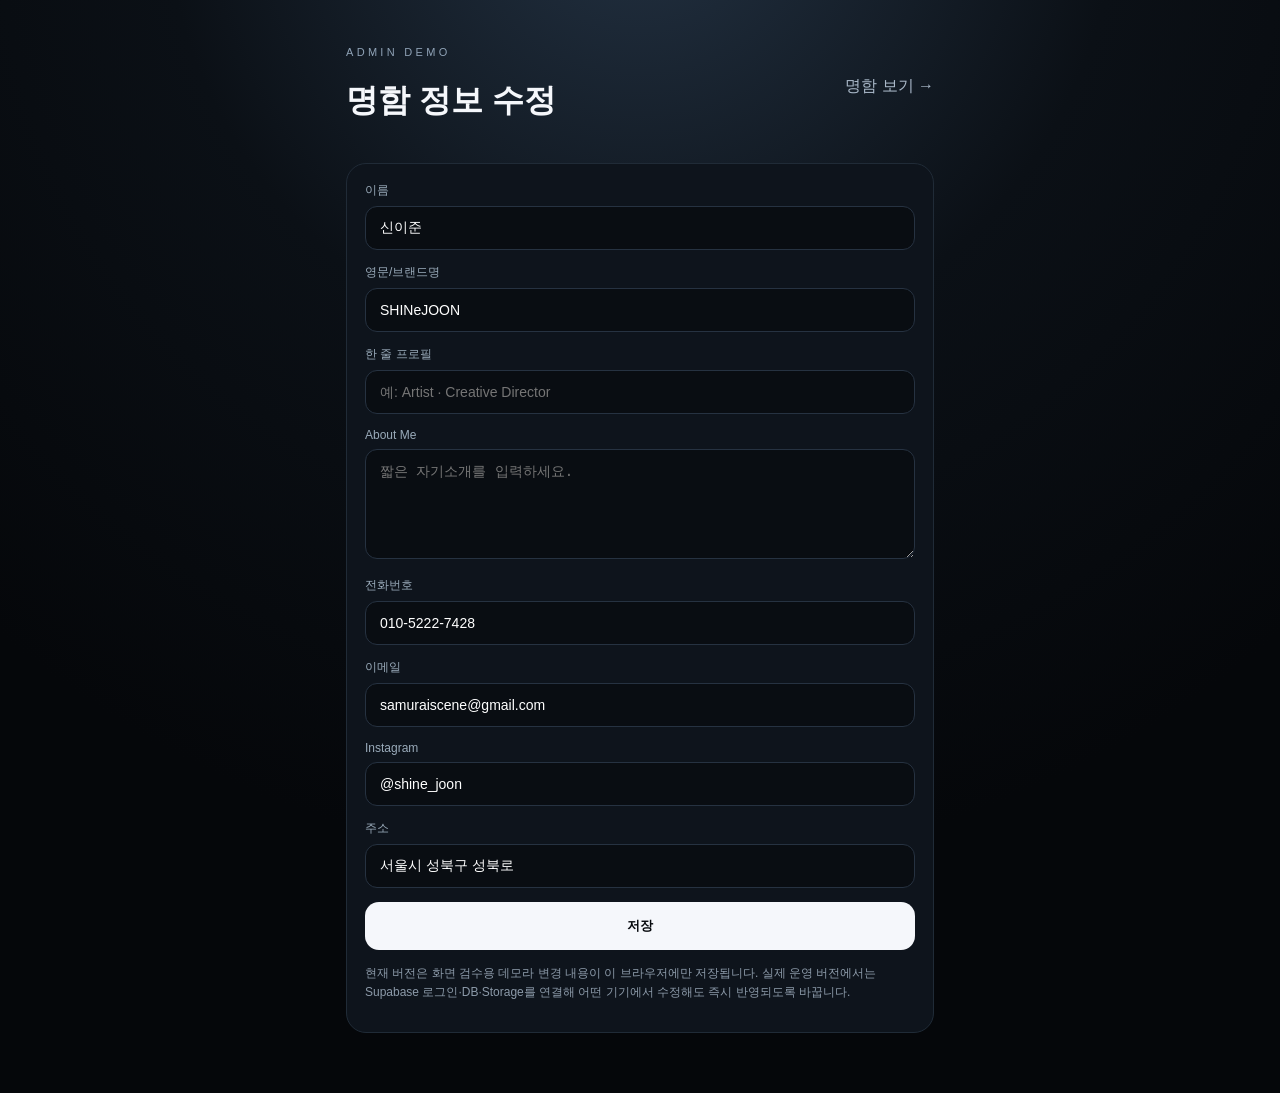
==== admin.html @ c54a6964 "Add files via upload" ====
<!doctype html>
<html lang="ko">
<head>
<meta charset="utf-8"><meta name="viewport" content="width=device-width,initial-scale=1">
<title>SHINeJOON 관리자</title><link rel="stylesheet" href="style.css">
</head>
<body>
<main class="admin-wrap">
  <div class="admin-head"><div><p class="eyebrow">ADMIN DEMO</p><h1>명함 정보 수정</h1></div><a href="index.html">명함 보기 →</a></div>
  <form id="form" class="form-card">
    <div class="field"><label>이름</label><input id="name" value="신이준"></div>
    <div class="field"><label>영문/브랜드명</label><input id="subname" value="SHINeJOON"></div>
    <div class="field"><label>한 줄 프로필</label><input id="bio" placeholder="예: Artist · Creative Director"></div>
    <div class="field"><label>About Me</label><textarea id="about" placeholder="짧은 자기소개를 입력하세요."></textarea></div>
    <div class="field"><label>전화번호</label><input value="010-5222-7428" disabled></div>
    <div class="field"><label>이메일</label><input value="samuraiscene@gmail.com" disabled></div>
    <div class="field"><label>Instagram</label><input value="@shine_joon" disabled></div>
    <div class="field"><label>주소</label><input value="서울시 성북구 성북로" disabled></div>
    <button class="save" type="submit">저장</button>
    <p class="notice">현재 버전은 화면 검수용 데모라 변경 내용이 이 브라우저에만 저장됩니다. 실제 운영 버전에서는 Supabase 로그인·DB·Storage를 연결해 어떤 기기에서 수정해도 즉시 반영되도록 바꿉니다.</p>
  </form>
</main>
<script>
const s=JSON.parse(localStorage.getItem('shinejoonCard')||'{}');
['name','subname','bio','about'].forEach(k=>{if(s[k])document.getElementById(k).value=s[k]});
document.getElementById('form').addEventListener('submit',e=>{
 e.preventDefault();
 const data={};['name','subname','bio','about'].forEach(k=>data[k]=document.getElementById(k).value.trim());
 localStorage.setItem('shinejoonCard',JSON.stringify(data)); alert('저장했습니다. 명함 보기에서 확인하세요.');
});
</script>
</body>
</html>
---- style.css ----
*{box-sizing:border-box}html{background:#05070a}body{margin:0;font-family:-apple-system,BlinkMacSystemFont,"Apple SD Gothic Neo","Noto Sans KR",sans-serif;background:radial-gradient(circle at 50% -10%,#233243 0,#0b1016 35%,#05070a 72%);color:#f5f7fb}.shell{width:min(100%,520px);margin:auto;padding:28px 16px 56px}.hero{text-align:center;padding:18px 8px 24px}.profile{width:152px;height:152px;object-fit:cover;border-radius:50%;border:1px solid rgba(255,255,255,.28);box-shadow:0 18px 55px rgba(0,0,0,.5)}.eyebrow{font-size:11px;letter-spacing:.3em;color:#8fa2b6;margin:18px 0 8px}.hero h1{font-size:34px;margin:0;font-weight:800}.subname{font-size:18px;letter-spacing:.04em;margin:4px 0;color:#cbd4df}.bio{font-size:14px;line-height:1.6;color:#9da9b8;margin:12px auto 0;max-width:360px}.quick-grid{display:grid;grid-template-columns:repeat(4,1fr);gap:9px;margin:4px 0 14px}.quick{min-height:78px;text-decoration:none;color:#f7f9fc;background:rgba(255,255,255,.07);border:1px solid rgba(255,255,255,.09);border-radius:18px;display:flex;flex-direction:column;align-items:center;justify-content:center;gap:6px;backdrop-filter:blur(12px)}.quick span{font-size:22px}.quick b{font-size:12px}.card{background:rgba(255,255,255,.055);border:1px solid rgba(255,255,255,.085);border-radius:22px;padding:16px;margin:12px 0;box-shadow:0 18px 42px rgba(0,0,0,.15);backdrop-filter:blur(14px)}.stack{padding:0;overflow:hidden}.row{width:100%;min-height:72px;padding:12px 16px;display:grid;grid-template-columns:38px 1fr 20px;gap:10px;align-items:center;color:#f5f7fb;background:transparent;border:0;border-bottom:1px solid rgba(255,255,255,.07);text-decoration:none;text-align:left}.row:last-child{border-bottom:0}.row small{display:block;margin-top:4px;color:#8e9baa;font-size:11px}.ico{font-size:21px}.disabled{opacity:.48}.section-title{display:flex;gap:8px;align-items:center;margin-bottom:10px}.muted{color:#9ca9b8;font-size:13px;line-height:1.65;margin:0}.gallery{display:grid;grid-template-columns:1.35fr 1fr 1fr;gap:8px}.gallery img,.gallery-add{aspect-ratio:1/1;border-radius:14px;width:100%;object-fit:cover;border:1px solid rgba(255,255,255,.09)}.gallery-add{background:rgba(255,255,255,.035);color:#7e8c9c;font-size:11px;padding:8px}.links{display:grid;grid-template-columns:1fr 1fr;gap:8px}.mini{border:1px solid rgba(255,255,255,.08);background:rgba(255,255,255,.04);color:#e7edf5;border-radius:14px;padding:14px 12px;text-align:left}.qr-card{display:flex;align-items:center;justify-content:space-between;gap:16px}.qr-placeholder{width:92px;height:92px;flex:0 0 92px;border-radius:12px;background:repeating-linear-gradient(45deg,#e9edf2 0 4px,#11161c 4px 8px);display:grid;place-items:center;color:#fff;font-weight:900;text-shadow:0 1px 4px #000}footer{display:flex;align-items:center;justify-content:space-between;color:#647282;font-size:10px;padding:16px 6px}footer a{color:#718296;text-decoration:none}.toast{position:fixed;left:50%;bottom:28px;transform:translateX(-50%);background:#f5f7fb;color:#0b1016;padding:11px 16px;border-radius:999px;font-size:12px;box-shadow:0 12px 32px rgba(0,0,0,.35);z-index:20}
.admin-wrap{width:min(100%,620px);margin:auto;padding:28px 16px 60px}.admin-head{display:flex;align-items:center;justify-content:space-between;margin-bottom:18px}.admin-head a{color:#a9b8c8;text-decoration:none}.form-card{background:#0e141c;border:1px solid #202b37;border-radius:20px;padding:18px}.field{margin-bottom:14px}.field label{display:block;color:#9aabba;font-size:12px;margin-bottom:7px}.field input,.field textarea{width:100%;border:1px solid #263241;background:#090d12;color:#fff;border-radius:12px;padding:13px 14px;font-size:14px}.field textarea{min-height:110px;resize:vertical}.save{width:100%;border:0;border-radius:14px;background:#f5f7fb;color:#06090d;font-weight:800;padding:15px}.notice{font-size:12px;line-height:1.6;color:#8c9aa9;margin-top:14px}
@media(max-width:380px){.shell{padding-left:12px;padding-right:12px}.quick-grid{gap:6px}.quick b{font-size:11px}.profile{width:136px;height:136px}}
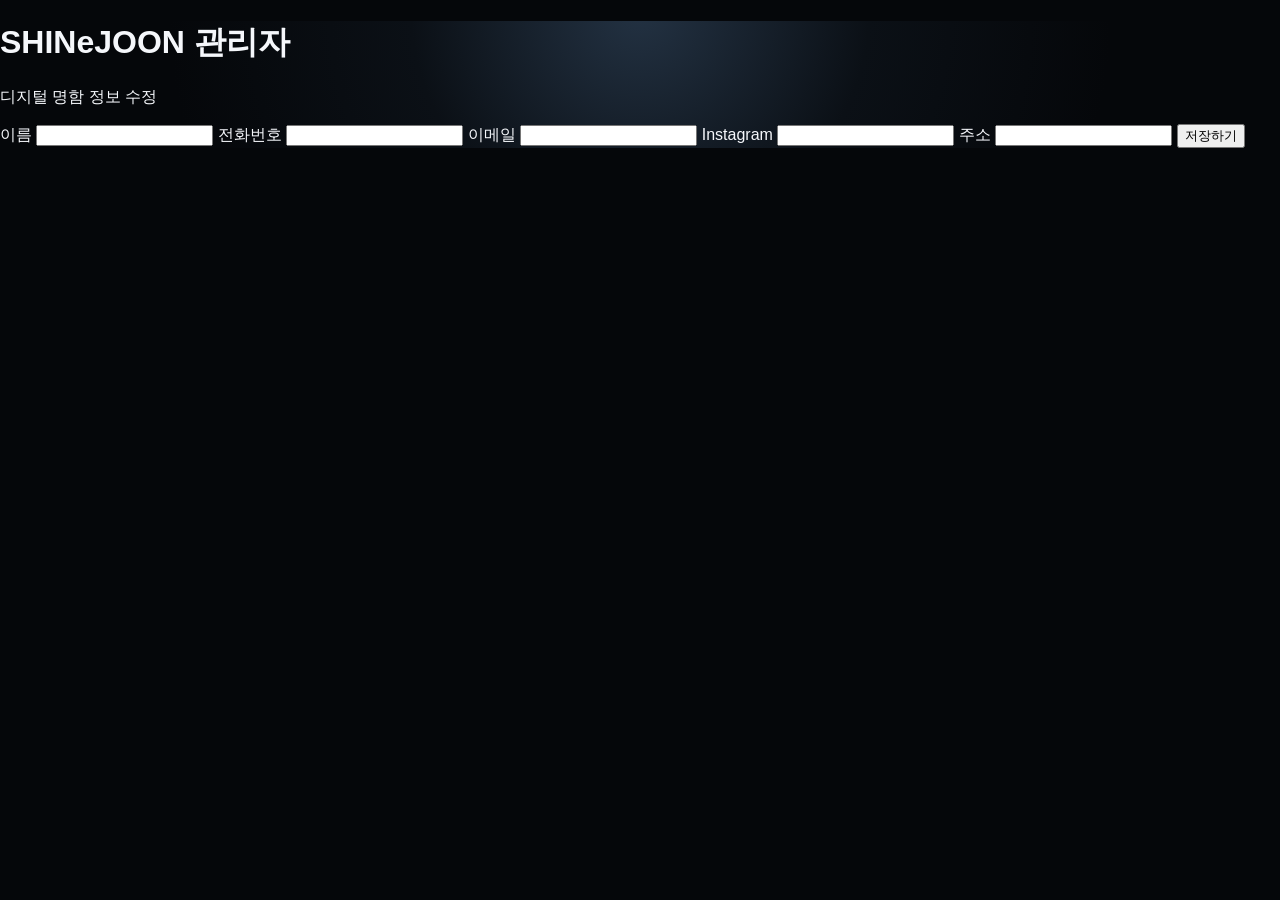
==== commit cbca259c: "관리자 페이지 추가" ====
--- a/admin.html
+++ b/admin.html
@@ -1,33 +1,65 @@
-<!doctype html>
+
+<!DOCTYPE html>
 <html lang="ko">
 <head>
-<meta charset="utf-8"><meta name="viewport" content="width=device-width,initial-scale=1">
-<title>SHINeJOON 관리자</title><link rel="stylesheet" href="style.css">
+  <meta charset="UTF-8">
+  <meta name="viewport" content="width=device-width, initial-scale=1.0">
+  <title>SHINeJOON 관리자</title>
+  <link rel="stylesheet" href="style.css">
 </head>
+
 <body>
-<main class="admin-wrap">
-  <div class="admin-head"><div><p class="eyebrow">ADMIN DEMO</p><h1>명함 정보 수정</h1></div><a href="index.html">명함 보기 →</a></div>
-  <form id="form" class="form-card">
-    <div class="field"><label>이름</label><input id="name" value="신이준"></div>
-    <div class="field"><label>영문/브랜드명</label><input id="subname" value="SHINeJOON"></div>
-    <div class="field"><label>한 줄 프로필</label><input id="bio" placeholder="예: Artist · Creative Director"></div>
-    <div class="field"><label>About Me</label><textarea id="about" placeholder="짧은 자기소개를 입력하세요."></textarea></div>
-    <div class="field"><label>전화번호</label><input value="010-5222-7428" disabled></div>
-    <div class="field"><label>이메일</label><input value="samuraiscene@gmail.com" disabled></div>
-    <div class="field"><label>Instagram</label><input value="@shine_joon" disabled></div>
-    <div class="field"><label>주소</label><input value="서울시 성북구 성북로" disabled></div>
-    <button class="save" type="submit">저장</button>
-    <p class="notice">현재 버전은 화면 검수용 데모라 변경 내용이 이 브라우저에만 저장됩니다. 실제 운영 버전에서는 Supabase 로그인·DB·Storage를 연결해 어떤 기기에서 수정해도 즉시 반영되도록 바꿉니다.</p>
-  </form>
-</main>
-<script>
-const s=JSON.parse(localStorage.getItem('shinejoonCard')||'{}');
-['name','subname','bio','about'].forEach(k=>{if(s[k])document.getElementById(k).value=s[k]});
-document.getElementById('form').addEventListener('submit',e=>{
- e.preventDefault();
- const data={};['name','subname','bio','about'].forEach(k=>data[k]=document.getElementById(k).value.trim());
- localStorage.setItem('shinejoonCard',JSON.stringify(data)); alert('저장했습니다. 명함 보기에서 확인하세요.');
-});
-</script>
+
+  <main class="admin-page">
+
+    <h1>SHINeJOON 관리자</h1>
+    <p>디지털 명함 정보 수정</p>
+
+    <form id="adminForm">
+
+      <label>이름</label>
+      <input type="text" id="name">
+
+      <label>전화번호</label>
+      <input type="tel" id="phone">
+
+      <label>이메일</label>
+      <input type="email" id="email">
+
+      <label>Instagram</label>
+      <input type="text" id="instagram">
+
+      <label>주소</label>
+      <input type="text" id="address">
+
+      <button type="submit">저장하기</button>
+
+    </form>
+
+    <p id="message"></p>
+
+  </main>
+
+  <script>
+    const form = document.getElementById('adminForm');
+    const message = document.getElementById('message');
+
+    form.addEventListener('submit', function(e) {
+      e.preventDefault();
+
+      const data = {
+        name: document.getElementById('name').value,
+        phone: document.getElementById('phone').value,
+        email: document.getElementById('email').value,
+        instagram: document.getElementById('instagram').value,
+        address: document.getElementById('address').value
+      };
+
+      localStorage.setItem('shinejoonCard', JSON.stringify(data));
+
+      message.textContent = '저장되었습니다.';
+    });
+  </script>
+
 </body>
-</html>
+</html>
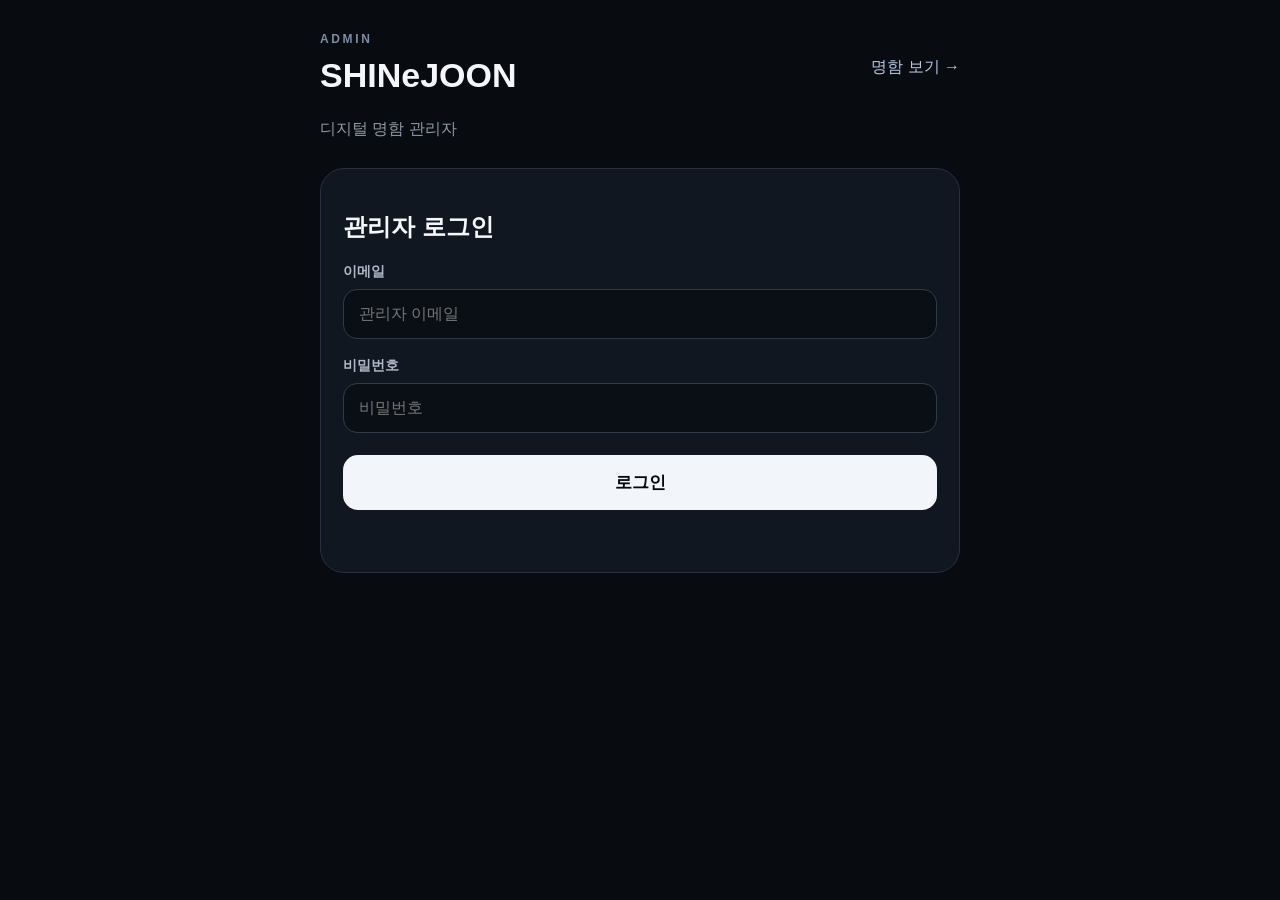
==== commit ec600a34: "Update admin.html" ====
--- a/admin.html
+++ b/admin.html
@@ -1,65 +1,534 @@
-
 <!DOCTYPE html>
 <html lang="ko">
 <head>
   <meta charset="UTF-8">
   <meta name="viewport" content="width=device-width, initial-scale=1.0">
   <title>SHINeJOON 관리자</title>
-  <link rel="stylesheet" href="style.css">
+
+  <style>
+    * {
+      box-sizing: border-box;
+    }
+
+    body {
+      margin: 0;
+      background: #080b10;
+      color: #f5f7fa;
+      font-family: -apple-system, BlinkMacSystemFont, "Segoe UI", sans-serif;
+    }
+
+    .wrap {
+      width: min(100%, 680px);
+      margin: auto;
+      padding: 32px 20px 60px;
+    }
+
+    .eyebrow {
+      color: #7d8da3;
+      letter-spacing: .22em;
+      font-size: 12px;
+      font-weight: 700;
+    }
+
+    h1 {
+      margin: 10px 0 8px;
+      font-size: 34px;
+    }
+
+    .sub {
+      color: #8d98a8;
+      margin-bottom: 28px;
+    }
+
+    .card {
+      background: #111720;
+      border: 1px solid #273140;
+      border-radius: 24px;
+      padding: 22px;
+      margin-bottom: 20px;
+    }
+
+    label {
+      display: block;
+      margin: 18px 0 8px;
+      color: #aeb8c6;
+      font-size: 14px;
+      font-weight: 600;
+    }
+
+    input,
+    textarea {
+      width: 100%;
+      border: 1px solid #303b4a;
+      border-radius: 14px;
+      background: #0a0f16;
+      color: white;
+      padding: 15px;
+      font-size: 16px;
+      outline: none;
+    }
+
+    textarea {
+      min-height: 110px;
+      resize: vertical;
+    }
+
+    input:focus,
+    textarea:focus {
+      border-color: #7fa7ff;
+    }
+
+    button {
+      width: 100%;
+      border: 0;
+      border-radius: 15px;
+      padding: 16px;
+      margin-top: 22px;
+      font-size: 17px;
+      font-weight: 800;
+      cursor: pointer;
+    }
+
+    .primary {
+      background: #f2f5fa;
+      color: #07090d;
+    }
+
+    .logout {
+      background: #202734;
+      color: white;
+    }
+
+    .status {
+      min-height: 24px;
+      margin-top: 16px;
+      color: #9ca9bb;
+      text-align: center;
+    }
+
+    .hidden {
+      display: none;
+    }
+
+    .toprow {
+      display: flex;
+      align-items: center;
+      justify-content: space-between;
+      gap: 15px;
+    }
+
+    .toprow a {
+      color: #b6c7e4;
+      text-decoration: none;
+      white-space: nowrap;
+    }
+  </style>
 </head>
 
 <body>
 
-  <main class="admin-page">
-
-    <h1>SHINeJOON 관리자</h1>
-    <p>디지털 명함 정보 수정</p>
+<div class="wrap">
+
+  <div class="toprow">
+    <div>
+      <div class="eyebrow">ADMIN</div>
+      <h1>SHINeJOON</h1>
+    </div>
+    <a href="./">명함 보기 →</a>
+  </div>
+
+  <p class="sub">디지털 명함 관리자</p>
+
+  <!-- 로그인 -->
+  <section id="loginBox" class="card">
+
+    <h2>관리자 로그인</h2>
+
+    <label>이메일</label>
+    <input
+      id="loginEmail"
+      type="email"
+      autocomplete="username"
+      placeholder="관리자 이메일"
+    >
+
+    <label>비밀번호</label>
+    <input
+      id="loginPassword"
+      type="password"
+      autocomplete="current-password"
+      placeholder="비밀번호"
+    >
+
+    <button id="loginBtn" class="primary">
+      로그인
+    </button>
+
+    <div id="loginStatus" class="status"></div>
+
+  </section>
+
+
+  <!-- 관리자 수정 화면 -->
+  <section id="adminBox" class="card hidden">
+
+    <h2>명함 정보 수정</h2>
 
     <form id="adminForm">
 
       <label>이름</label>
-      <input type="text" id="name">
+      <input id="name" type="text">
+
+      <label>한 줄 프로필</label>
+      <input id="bio" type="text">
+
+      <label>About Me</label>
+      <textarea id="about"></textarea>
 
       <label>전화번호</label>
-      <input type="tel" id="phone">
+      <input id="phone" type="tel">
 
       <label>이메일</label>
-      <input type="email" id="email">
+      <input id="email" type="email">
 
       <label>Instagram</label>
-      <input type="text" id="instagram">
+      <input id="instagram" type="text">
 
       <label>주소</label>
-      <input type="text" id="address">
-
-      <button type="submit">저장하기</button>
+      <input id="address" type="text">
+
+      <button class="primary" type="submit">
+        저장하기
+      </button>
 
     </form>
 
-    <p id="message"></p>
-
-  </main>
-
-  <script>
-    const form = document.getElementById('adminForm');
-    const message = document.getElementById('message');
-
-    form.addEventListener('submit', function(e) {
-      e.preventDefault();
-
-      const data = {
-        name: document.getElementById('name').value,
-        phone: document.getElementById('phone').value,
-        email: document.getElementById('email').value,
-        instagram: document.getElementById('instagram').value,
-        address: document.getElementById('address').value
-      };
-
-      localStorage.setItem('shinejoonCard', JSON.stringify(data));
-
-      message.textContent = '저장되었습니다.';
-    });
-  </script>
+    <div id="saveStatus" class="status"></div>
+
+    <button id="logoutBtn" class="logout">
+      로그아웃
+    </button>
+
+  </section>
+
+</div>
+
+
+<script>
+
+const SUPABASE_URL =
+  'https://rvhqsgrlrumjwnukapny.supabase.co';
+
+const SUPABASE_KEY =
+  'sb_publishable_0qcdqSbgpRgYqSSlIwPpVA_wckk7bKY';
+
+
+let accessToken = null;
+
+
+const loginBox =
+  document.getElementById('loginBox');
+
+const adminBox =
+  document.getElementById('adminBox');
+
+const loginStatus =
+  document.getElementById('loginStatus');
+
+const saveStatus =
+  document.getElementById('saveStatus');
+
+
+document
+  .getElementById('loginBtn')
+  .addEventListener('click', login);
+
+
+document
+  .getElementById('logoutBtn')
+  .addEventListener('click', logout);
+
+
+document
+  .getElementById('adminForm')
+  .addEventListener('submit', saveProfile);
+
+
+
+async function login() {
+
+  const email =
+    document.getElementById('loginEmail').value.trim();
+
+  const password =
+    document.getElementById('loginPassword').value;
+
+
+  if (!email || !password) {
+    loginStatus.textContent =
+      '이메일과 비밀번호를 입력하세요.';
+    return;
+  }
+
+
+  loginStatus.textContent =
+    '로그인 확인 중...';
+
+
+  try {
+
+    const response = await fetch(
+      `${SUPABASE_URL}/auth/v1/token?grant_type=password`,
+      {
+        method: 'POST',
+
+        headers: {
+          apikey: SUPABASE_KEY,
+          'Content-Type': 'application/json'
+        },
+
+        body: JSON.stringify({
+          email,
+          password
+        })
+      }
+    );
+
+
+    const result =
+      await response.json();
+
+
+    if (!response.ok) {
+      throw new Error(
+        result.error_description ||
+        result.msg ||
+        '로그인 실패'
+      );
+    }
+
+
+    accessToken =
+      result.access_token;
+
+
+    sessionStorage.setItem(
+      'adminToken',
+      accessToken
+    );
+
+
+    loginBox.classList.add('hidden');
+
+    adminBox.classList.remove('hidden');
+
+
+    await loadProfile();
+
+
+  } catch (error) {
+
+    loginStatus.textContent =
+      '로그인 실패: 이메일 또는 비밀번호를 확인하세요.';
+
+    console.error(error);
+  }
+}
+
+
+
+async function loadProfile() {
+
+  saveStatus.textContent =
+    '명함 정보를 불러오는 중...';
+
+
+  try {
+
+    const response = await fetch(
+      `${SUPABASE_URL}/rest/v1/profile?select=*&order=id.asc&limit=1`,
+      {
+        headers: {
+          apikey: SUPABASE_KEY,
+          Authorization: `Bearer ${accessToken}`
+        }
+      }
+    );
+
+
+    if (!response.ok) {
+      throw new Error(
+        `HTTP ${response.status}`
+      );
+    }
+
+
+    const rows =
+      await response.json();
+
+
+    if (!rows.length) {
+      throw new Error(
+        '명함 데이터가 없습니다.'
+      );
+    }
+
+
+    const p = rows[0];
+
+
+    document.getElementById('name').value =
+      p.name || '';
+
+    document.getElementById('bio').value =
+      p.bio || '';
+
+    document.getElementById('about').value =
+      p.about || '';
+
+    document.getElementById('phone').value =
+      p.phone || '';
+
+    document.getElementById('email').value =
+      p.email || '';
+
+    document.getElementById('instagram').value =
+      p.instagram || '';
+
+    document.getElementById('address').value =
+      p.address || '';
+
+
+    saveStatus.textContent =
+      '현재 명함 정보를 불러왔습니다.';
+
+
+  } catch (error) {
+
+    saveStatus.textContent =
+      '명함 정보를 불러오지 못했습니다.';
+
+    console.error(error);
+  }
+}
+
+
+
+async function saveProfile(event) {
+
+  event.preventDefault();
+
+
+  if (!accessToken) {
+    saveStatus.textContent =
+      '다시 로그인해주세요.';
+    return;
+  }
+
+
+  const data = {
+
+    name:
+      document.getElementById('name').value.trim(),
+
+    bio:
+      document.getElementById('bio').value.trim(),
+
+    about:
+      document.getElementById('about').value.trim(),
+
+    phone:
+      document.getElementById('phone').value.trim(),
+
+    email:
+      document.getElementById('email').value.trim(),
+
+    instagram:
+      document.getElementById('instagram').value.trim(),
+
+    address:
+      document.getElementById('address').value.trim()
+
+  };
+
+
+  saveStatus.textContent =
+    '저장 중...';
+
+
+  try {
+
+    const response = await fetch(
+      `${SUPABASE_URL}/rest/v1/profile?id=eq.1`,
+      {
+        method: 'PATCH',
+
+        headers: {
+
+          apikey:
+            SUPABASE_KEY,
+
+          Authorization:
+            `Bearer ${accessToken}`,
+
+          'Content-Type':
+            'application/json',
+
+          Prefer:
+            'return=representation'
+        },
+
+        body:
+          JSON.stringify(data)
+      }
+    );
+
+
+    if (!response.ok) {
+
+      const errorText =
+        await response.text();
+
+      throw new Error(errorText);
+    }
+
+
+    saveStatus.textContent =
+      '✅ 저장되었습니다.';
+
+
+  } catch (error) {
+
+    saveStatus.textContent =
+      '저장에 실패했습니다.';
+
+    console.error(error);
+  }
+}
+
+
+
+function logout() {
+
+  accessToken = null;
+
+  sessionStorage.removeItem(
+    'adminToken'
+  );
+
+  adminBox.classList.add('hidden');
+
+  loginBox.classList.remove('hidden');
+
+  document.getElementById(
+    'loginPassword'
+  ).value = '';
+
+  loginStatus.textContent =
+    '로그아웃되었습니다.';
+}
+
+</script>
 
 </body>
-</html>+</html>
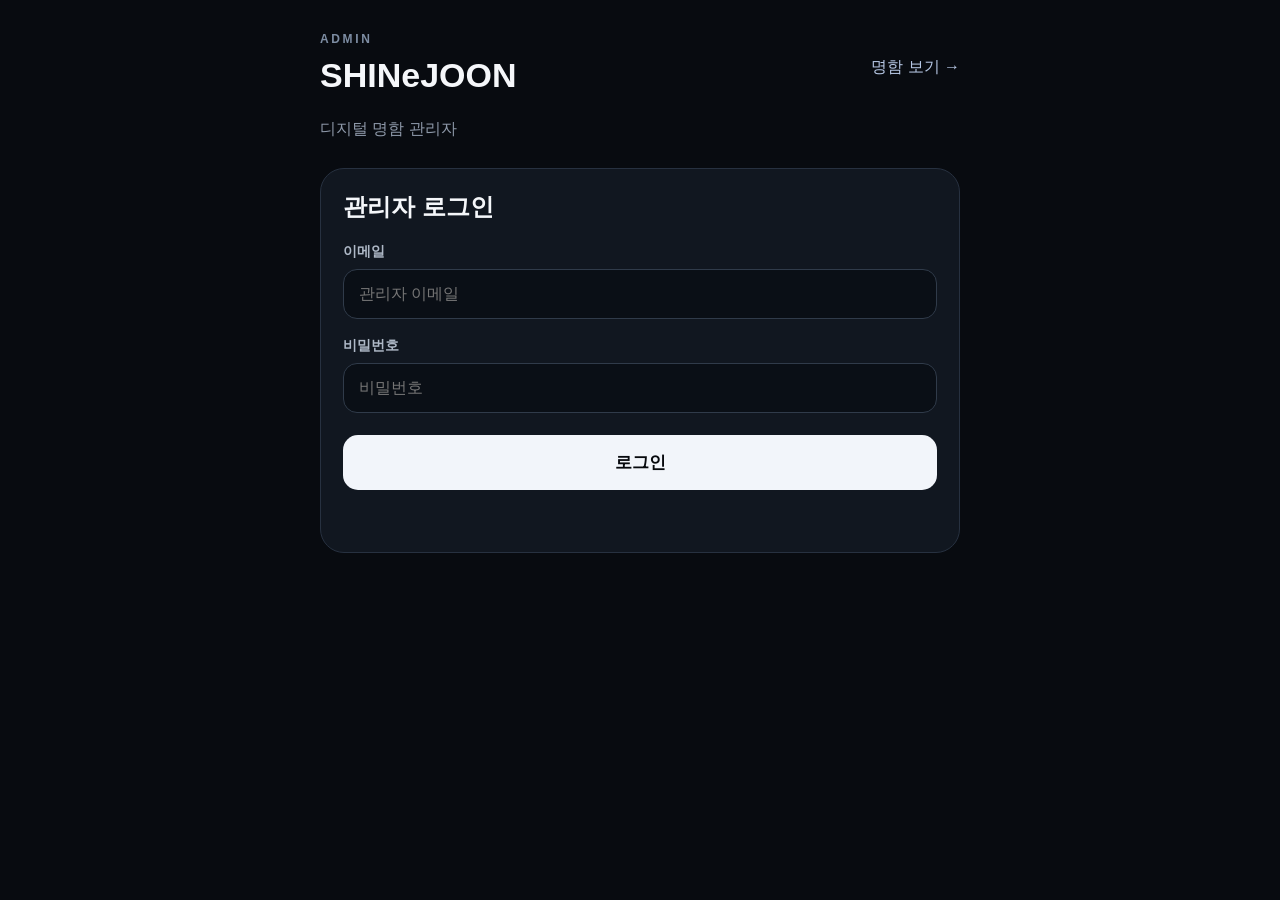
==== commit b2e171fd: "Update admin.html" ====
--- a/admin.html
+++ b/admin.html
@@ -3,6 +3,7 @@
 <head>
   <meta charset="UTF-8">
   <meta name="viewport" content="width=device-width, initial-scale=1.0">
+
   <title>SHINeJOON 관리자</title>
 
   <style>
@@ -14,7 +15,11 @@
       margin: 0;
       background: #080b10;
       color: #f5f7fa;
-      font-family: -apple-system, BlinkMacSystemFont, "Segoe UI", sans-serif;
+      font-family:
+        -apple-system,
+        BlinkMacSystemFont,
+        "Segoe UI",
+        sans-serif;
     }
 
     .wrap {
@@ -33,6 +38,10 @@
     h1 {
       margin: 10px 0 8px;
       font-size: 34px;
+    }
+
+    h2 {
+      margin-top: 0;
     }
 
     .sub {
@@ -122,6 +131,89 @@
       text-decoration: none;
       white-space: nowrap;
     }
+
+    .gallery-admin {
+      margin-top: 34px;
+      padding-top: 28px;
+      border-top: 1px solid #273140;
+    }
+
+    .gallery-title-row {
+      display: flex;
+      align-items: center;
+      justify-content: space-between;
+      gap: 12px;
+      margin-top: 28px;
+      margin-bottom: 14px;
+    }
+
+    .gallery-title-row h3 {
+      margin: 0;
+      font-size: 18px;
+    }
+
+    .gallery-count {
+      color: #8d98a8;
+      font-size: 13px;
+      white-space: nowrap;
+    }
+
+    .gallery-list {
+      display: grid;
+      grid-template-columns: repeat(2, minmax(0, 1fr));
+      gap: 12px;
+    }
+
+    .gallery-item {
+      overflow: hidden;
+      background: #0a0f16;
+      border: 1px solid #303b4a;
+      border-radius: 16px;
+    }
+
+    .gallery-thumb {
+      width: 100%;
+      aspect-ratio: 1 / 1;
+      display: block;
+      object-fit: cover;
+      background: #05070a;
+    }
+
+    .gallery-item-info {
+      padding: 10px;
+    }
+
+    .gallery-file-name {
+      overflow: hidden;
+      color: #9ca9bb;
+      font-size: 11px;
+      white-space: nowrap;
+      text-overflow: ellipsis;
+    }
+
+    .delete-photo {
+      margin-top: 10px;
+      padding: 11px 10px;
+      border: 1px solid #61343a;
+      background: #29161a;
+      color: #ffb3bb;
+      font-size: 14px;
+    }
+
+    .gallery-empty {
+      grid-column: 1 / -1;
+      padding: 25px 10px;
+      border: 1px dashed #303b4a;
+      border-radius: 14px;
+      color: #8d98a8;
+      text-align: center;
+    }
+
+    @media (min-width: 520px) {
+      .gallery-list {
+        grid-template-columns: repeat(3, minmax(0, 1fr));
+      }
+    }
   </style>
 </head>
 
@@ -134,17 +226,20 @@
       <div class="eyebrow">ADMIN</div>
       <h1>SHINeJOON</h1>
     </div>
+
     <a href="./">명함 보기 →</a>
   </div>
 
   <p class="sub">디지털 명함 관리자</p>
 
+
   <!-- 로그인 -->
   <section id="loginBox" class="card">
 
     <h2>관리자 로그인</h2>
 
     <label>이메일</label>
+
     <input
       id="loginEmail"
       type="email"
@@ -153,6 +248,7 @@
     >
 
     <label>비밀번호</label>
+
     <input
       id="loginPassword"
       type="password"
@@ -160,17 +256,27 @@
       placeholder="비밀번호"
     >
 
-    <button id="loginBtn" class="primary">
+    <button
+      id="loginBtn"
+      class="primary"
+      type="button"
+    >
       로그인
     </button>
 
-    <div id="loginStatus" class="status"></div>
+    <div
+      id="loginStatus"
+      class="status"
+    ></div>
 
   </section>
 
 
   <!-- 관리자 수정 화면 -->
-  <section id="adminBox" class="card hidden">
+  <section
+    id="adminBox"
+    class="card hidden"
+  >
 
     <h2>명함 정보 수정</h2>
 
@@ -197,15 +303,75 @@
       <label>주소</label>
       <input id="address" type="text">
 
-      <button class="primary" type="submit">
+      <button
+        class="primary"
+        type="submit"
+      >
         저장하기
       </button>
 
     </form>
 
-    <div id="saveStatus" class="status"></div>
-
-    <button id="logoutBtn" class="logout">
+
+    <!-- Gallery 관리 -->
+    <div class="gallery-admin">
+
+      <h2>Gallery 사진 관리</h2>
+
+      <label for="galleryUpload">
+        사진 추가
+      </label>
+
+      <input
+        type="file"
+        id="galleryUpload"
+        accept="image/*"
+        multiple
+      >
+
+      <div
+        id="galleryAdminStatus"
+        class="status"
+      ></div>
+
+
+      <div class="gallery-title-row">
+
+        <h3>현재 사진</h3>
+
+        <span
+          id="galleryCount"
+          class="gallery-count"
+        >
+          0장
+        </span>
+
+      </div>
+
+
+      <div
+        id="galleryList"
+        class="gallery-list"
+      >
+        <div class="gallery-empty">
+          사진 목록을 불러오는 중...
+        </div>
+      </div>
+
+    </div>
+
+
+    <div
+      id="saveStatus"
+      class="status"
+    ></div>
+
+
+    <button
+      id="logoutBtn"
+      class="logout"
+      type="button"
+    >
       로그아웃
     </button>
 
@@ -238,35 +404,72 @@
 const saveStatus =
   document.getElementById('saveStatus');
 
+const galleryUpload =
+  document.getElementById('galleryUpload');
+
+const galleryAdminStatus =
+  document.getElementById('galleryAdminStatus');
+
+const galleryList =
+  document.getElementById('galleryList');
+
+const galleryCount =
+  document.getElementById('galleryCount');
+
 
 document
   .getElementById('loginBtn')
-  .addEventListener('click', login);
+  .addEventListener(
+    'click',
+    login
+  );
 
 
 document
   .getElementById('logoutBtn')
-  .addEventListener('click', logout);
+  .addEventListener(
+    'click',
+    logout
+  );
 
 
 document
   .getElementById('adminForm')
-  .addEventListener('submit', saveProfile);
-
-
+  .addEventListener(
+    'submit',
+    saveProfile
+  );
+
+
+galleryUpload.addEventListener(
+  'change',
+  uploadGalleryImages
+);
+
+
+/* =========================
+   로그인
+========================= */
 
 async function login() {
 
   const email =
-    document.getElementById('loginEmail').value.trim();
+    document
+      .getElementById('loginEmail')
+      .value
+      .trim();
 
   const password =
-    document.getElementById('loginPassword').value;
+    document
+      .getElementById('loginPassword')
+      .value;
 
 
   if (!email || !password) {
+
     loginStatus.textContent =
       '이메일과 비밀번호를 입력하세요.';
+
     return;
   }
 
@@ -277,22 +480,24 @@
 
   try {
 
-    const response = await fetch(
-      `${SUPABASE_URL}/auth/v1/token?grant_type=password`,
-      {
-        method: 'POST',
-
-        headers: {
-          apikey: SUPABASE_KEY,
-          'Content-Type': 'application/json'
-        },
-
-        body: JSON.stringify({
-          email,
-          password
-        })
-      }
-    );
+    const response =
+      await fetch(
+        `${SUPABASE_URL}/auth/v1/token?grant_type=password`,
+        {
+          method: 'POST',
+
+          headers: {
+            apikey: SUPABASE_KEY,
+            'Content-Type':
+              'application/json'
+          },
+
+          body: JSON.stringify({
+            email,
+            password
+          })
+        }
+      );
 
 
     const result =
@@ -300,6 +505,7 @@
 
 
     if (!response.ok) {
+
       throw new Error(
         result.error_description ||
         result.msg ||
@@ -318,12 +524,21 @@
     );
 
 
-    loginBox.classList.add('hidden');
-
-    adminBox.classList.remove('hidden');
+    loginBox.classList.add(
+      'hidden'
+    );
+
+    adminBox.classList.remove(
+      'hidden'
+    );
+
+
+    loginStatus.textContent = '';
 
 
     await loadProfile();
+
+    await loadGalleryAdmin();
 
 
   } catch (error) {
@@ -336,6 +551,9 @@
 }
 
 
+/* =========================
+   명함 정보 불러오기
+========================= */
 
 async function loadProfile() {
 
@@ -345,18 +563,21 @@
 
   try {
 
-    const response = await fetch(
-      `${SUPABASE_URL}/rest/v1/profile?select=*&order=id.asc&limit=1`,
-      {
-        headers: {
-          apikey: SUPABASE_KEY,
-          Authorization: `Bearer ${accessToken}`
+    const response =
+      await fetch(
+        `${SUPABASE_URL}/rest/v1/profile?select=*&order=id.asc&limit=1`,
+        {
+          headers: {
+            apikey: SUPABASE_KEY,
+            Authorization:
+              `Bearer ${accessToken}`
+          }
         }
-      }
-    );
+      );
 
 
     if (!response.ok) {
+
       throw new Error(
         `HTTP ${response.status}`
       );
@@ -368,6 +589,7 @@
 
 
     if (!rows.length) {
+
       throw new Error(
         '명함 데이터가 없습니다.'
       );
@@ -377,26 +599,46 @@
     const p = rows[0];
 
 
-    document.getElementById('name').value =
-      p.name || '';
-
-    document.getElementById('bio').value =
-      p.bio || '';
-
-    document.getElementById('about').value =
-      p.about || '';
-
-    document.getElementById('phone').value =
-      p.phone || '';
-
-    document.getElementById('email').value =
-      p.email || '';
-
-    document.getElementById('instagram').value =
-      p.instagram || '';
-
-    document.getElementById('address').value =
-      p.address || '';
+    document
+      .getElementById('name')
+      .value =
+        p.name || '';
+
+
+    document
+      .getElementById('bio')
+      .value =
+        p.bio || '';
+
+
+    document
+      .getElementById('about')
+      .value =
+        p.about || '';
+
+
+    document
+      .getElementById('phone')
+      .value =
+        p.phone || '';
+
+
+    document
+      .getElementById('email')
+      .value =
+        p.email || '';
+
+
+    document
+      .getElementById('instagram')
+      .value =
+        p.instagram || '';
+
+
+    document
+      .getElementById('address')
+      .value =
+        p.address || '';
 
 
     saveStatus.textContent =
@@ -413,6 +655,9 @@
 }
 
 
+/* =========================
+   명함 정보 저장
+========================= */
 
 async function saveProfile(event) {
 
@@ -420,8 +665,10 @@
 
 
   if (!accessToken) {
+
     saveStatus.textContent =
       '다시 로그인해주세요.';
+
     return;
   }
 
@@ -429,26 +676,46 @@
   const data = {
 
     name:
-      document.getElementById('name').value.trim(),
+      document
+        .getElementById('name')
+        .value
+        .trim(),
 
     bio:
-      document.getElementById('bio').value.trim(),
+      document
+        .getElementById('bio')
+        .value
+        .trim(),
 
     about:
-      document.getElementById('about').value.trim(),
+      document
+        .getElementById('about')
+        .value
+        .trim(),
 
     phone:
-      document.getElementById('phone').value.trim(),
+      document
+        .getElementById('phone')
+        .value
+        .trim(),
 
     email:
-      document.getElementById('email').value.trim(),
+      document
+        .getElementById('email')
+        .value
+        .trim(),
 
     instagram:
-      document.getElementById('instagram').value.trim(),
+      document
+        .getElementById('instagram')
+        .value
+        .trim(),
 
     address:
-      document.getElementById('address').value.trim()
-
+      document
+        .getElementById('address')
+        .value
+        .trim()
   };
 
 
@@ -458,30 +725,30 @@
 
   try {
 
-    const response = await fetch(
-      `${SUPABASE_URL}/rest/v1/profile?id=eq.1`,
-      {
-        method: 'PATCH',
-
-        headers: {
-
-          apikey:
-            SUPABASE_KEY,
-
-          Authorization:
-            `Bearer ${accessToken}`,
-
-          'Content-Type':
-            'application/json',
-
-          Prefer:
-            'return=representation'
-        },
-
-        body:
-          JSON.stringify(data)
-      }
-    );
+    const response =
+      await fetch(
+        `${SUPABASE_URL}/rest/v1/profile?id=eq.1`,
+        {
+          method: 'PATCH',
+
+          headers: {
+            apikey:
+              SUPABASE_KEY,
+
+            Authorization:
+              `Bearer ${accessToken}`,
+
+            'Content-Type':
+              'application/json',
+
+            Prefer:
+              'return=representation'
+          },
+
+          body:
+            JSON.stringify(data)
+        }
+      );
 
 
     if (!response.ok) {
@@ -507,22 +774,531 @@
 }
 
 
+/* =========================
+   Gallery 목록 불러오기
+========================= */
+
+async function loadGalleryAdmin() {
+
+  if (!accessToken) {
+    return;
+  }
+
+
+  galleryList.innerHTML =
+    '<div class="gallery-empty">사진 목록을 불러오는 중...</div>';
+
+
+  try {
+
+    const response =
+      await fetch(
+        `${SUPABASE_URL}/rest/v1/gallery_images?select=id,image_url,storage_path,sort_order&order=sort_order.desc`,
+        {
+          headers: {
+            apikey:
+              SUPABASE_KEY,
+
+            Authorization:
+              `Bearer ${accessToken}`
+          }
+        }
+      );
+
+
+    if (!response.ok) {
+
+      const errorText =
+        await response.text();
+
+      throw new Error(errorText);
+    }
+
+
+    const rows =
+      await response.json();
+
+
+    galleryCount.textContent =
+      `${rows.length}장`;
+
+
+    if (!rows.length) {
+
+      galleryList.innerHTML =
+        '<div class="gallery-empty">등록된 사진이 없습니다.</div>';
+
+      return;
+    }
+
+
+    galleryList.innerHTML = '';
+
+
+    rows.forEach(row => {
+
+      const item =
+        document.createElement('div');
+
+      item.className =
+        'gallery-item';
+
+
+      const image =
+        document.createElement('img');
+
+      image.className =
+        'gallery-thumb';
+
+      image.src =
+        row.image_url;
+
+      image.alt =
+        'Gallery 사진';
+
+      image.loading =
+        'lazy';
+
+
+      const info =
+        document.createElement('div');
+
+      info.className =
+        'gallery-item-info';
+
+
+      const fileName =
+        document.createElement('div');
+
+      fileName.className =
+        'gallery-file-name';
+
+      fileName.textContent =
+        row.storage_path ||
+        'Gallery image';
+
+
+      const deleteButton =
+        document.createElement('button');
+
+      deleteButton.type =
+        'button';
+
+      deleteButton.className =
+        'delete-photo';
+
+      deleteButton.textContent =
+        '🗑 사진 삭제';
+
+
+      deleteButton.addEventListener(
+        'click',
+        () => {
+          deleteGalleryImage(
+            row.storage_path,
+            row.id
+          );
+        }
+      );
+
+
+      info.appendChild(
+        fileName
+      );
+
+      info.appendChild(
+        deleteButton
+      );
+
+      item.appendChild(
+        image
+      );
+
+      item.appendChild(
+        info
+      );
+
+      galleryList.appendChild(
+        item
+      );
+    });
+
+
+  } catch (error) {
+
+    console.error(error);
+
+    galleryCount.textContent =
+      '오류';
+
+    galleryList.innerHTML =
+      '<div class="gallery-empty">사진 목록을 불러오지 못했습니다.</div>';
+  }
+}
+
+
+/* =========================
+   Gallery 사진 업로드
+========================= */
+
+async function uploadGalleryImages(event) {
+
+  const files =
+    Array.from(
+      event.target.files || []
+    );
+
+
+  if (!files.length) {
+    return;
+  }
+
+
+  if (!accessToken) {
+
+    galleryAdminStatus.textContent =
+      '다시 로그인해주세요.';
+
+    return;
+  }
+
+
+  galleryAdminStatus.textContent =
+    '사진 업로드 중...';
+
+
+  try {
+
+    for (const file of files) {
+
+
+      if (
+        !file.type.startsWith(
+          'image/'
+        )
+      ) {
+        continue;
+      }
+
+
+      if (
+        file.size >
+        10 * 1024 * 1024
+      ) {
+
+        throw new Error(
+          '10MB를 초과한 사진이 있습니다.'
+        );
+      }
+
+
+      const safeName =
+        file.name.replace(
+          /[^a-zA-Z0-9._-]/g,
+          '_'
+        );
+
+
+      const storagePath =
+        `${Date.now()}_${Math.random()
+          .toString(36)
+          .slice(2)}_${safeName}`;
+
+
+      const uploadResponse =
+        await fetch(
+          `${SUPABASE_URL}/storage/v1/object/gallery/${storagePath}`,
+          {
+            method: 'POST',
+
+            headers: {
+
+              apikey:
+                SUPABASE_KEY,
+
+              Authorization:
+                `Bearer ${accessToken}`,
+
+              'Content-Type':
+                file.type
+            },
+
+            body:
+              file
+          }
+        );
+
+
+      if (!uploadResponse.ok) {
+
+        const errorText =
+          await uploadResponse.text();
+
+        throw new Error(
+          errorText
+        );
+      }
+
+
+      const imageUrl =
+        `${SUPABASE_URL}/storage/v1/object/public/gallery/${storagePath}`;
+
+
+      const orderResponse =
+        await fetch(
+          `${SUPABASE_URL}/rest/v1/gallery_images?select=sort_order&order=sort_order.desc&limit=1`,
+          {
+            headers: {
+
+              apikey:
+                SUPABASE_KEY,
+
+              Authorization:
+                `Bearer ${accessToken}`
+            }
+          }
+        );
+
+
+      if (!orderResponse.ok) {
+
+        throw new Error(
+          '사진 순서를 불러오지 못했습니다.'
+        );
+      }
+
+
+      const orderRows =
+        await orderResponse.json();
+
+
+      const nextOrder =
+        orderRows.length
+          ? Number(
+              orderRows[0].sort_order
+            ) + 1
+          : 0;
+
+
+      const insertResponse =
+        await fetch(
+          `${SUPABASE_URL}/rest/v1/gallery_images`,
+          {
+            method: 'POST',
+
+            headers: {
+
+              apikey:
+                SUPABASE_KEY,
+
+              Authorization:
+                `Bearer ${accessToken}`,
+
+              'Content-Type':
+                'application/json',
+
+              Prefer:
+                'return=representation'
+            },
+
+            body:
+              JSON.stringify({
+                image_url:
+                  imageUrl,
+
+                storage_path:
+                  storagePath,
+
+                sort_order:
+                  nextOrder
+              })
+          }
+        );
+
+
+      if (!insertResponse.ok) {
+
+        const errorText =
+          await insertResponse.text();
+
+        throw new Error(
+          errorText
+        );
+      }
+    }
+
+
+    galleryAdminStatus.textContent =
+      '✅ 사진 업로드가 완료되었습니다.';
+
+
+    galleryUpload.value = '';
+
+
+    await loadGalleryAdmin();
+
+
+  } catch (error) {
+
+    galleryAdminStatus.textContent =
+      '사진 업로드에 실패했습니다.';
+
+    console.error(error);
+  }
+}
+
+
+/* =========================
+   Gallery 사진 삭제
+========================= */
+
+async function deleteGalleryImage(
+  storagePath,
+  rowId
+) {
+
+  if (!accessToken) {
+
+    galleryAdminStatus.textContent =
+      '다시 로그인해주세요.';
+
+    return;
+  }
+
+
+  const ok =
+    confirm(
+      '이 사진을 삭제할까요?'
+    );
+
+
+  if (!ok) {
+    return;
+  }
+
+
+  galleryAdminStatus.textContent =
+    '사진 삭제 중...';
+
+
+  try {
+
+    const storageResponse =
+      await fetch(
+        `${SUPABASE_URL}/storage/v1/object/gallery/${encodeURIComponent(storagePath)}`,
+        {
+          method: 'DELETE',
+
+          headers: {
+
+            apikey:
+              SUPABASE_KEY,
+
+            Authorization:
+              `Bearer ${accessToken}`
+          }
+        }
+      );
+
+
+    if (!storageResponse.ok) {
+
+      const errorText =
+        await storageResponse.text();
+
+      throw new Error(
+        errorText
+      );
+    }
+
+
+    const dbResponse =
+      await fetch(
+        `${SUPABASE_URL}/rest/v1/gallery_images?id=eq.${encodeURIComponent(rowId)}`,
+        {
+          method: 'DELETE',
+
+          headers: {
+
+            apikey:
+              SUPABASE_KEY,
+
+            Authorization:
+              `Bearer ${accessToken}`,
+
+            Prefer:
+              'return=minimal'
+          }
+        }
+      );
+
+
+    if (!dbResponse.ok) {
+
+      const errorText =
+        await dbResponse.text();
+
+      throw new Error(
+        errorText
+      );
+    }
+
+
+    galleryAdminStatus.textContent =
+      '✅ 사진이 삭제되었습니다.';
+
+
+    await loadGalleryAdmin();
+
+
+  } catch (error) {
+
+    console.error(error);
+
+    galleryAdminStatus.textContent =
+      '사진 삭제에 실패했습니다.';
+  }
+}
+
+
+/* =========================
+   로그아웃
+========================= */
 
 function logout() {
 
   accessToken = null;
+
 
   sessionStorage.removeItem(
     'adminToken'
   );
 
-  adminBox.classList.add('hidden');
-
-  loginBox.classList.remove('hidden');
-
-  document.getElementById(
-    'loginPassword'
-  ).value = '';
+
+  adminBox.classList.add(
+    'hidden'
+  );
+
+
+  loginBox.classList.remove(
+    'hidden'
+  );
+
+
+  document
+    .getElementById(
+      'loginPassword'
+    )
+    .value = '';
+
+
+  galleryList.innerHTML =
+    '<div class="gallery-empty">로그인 후 사진 목록을 확인할 수 있습니다.</div>';
+
+
+  galleryCount.textContent =
+    '0장';
+
 
   loginStatus.textContent =
     '로그아웃되었습니다.';
